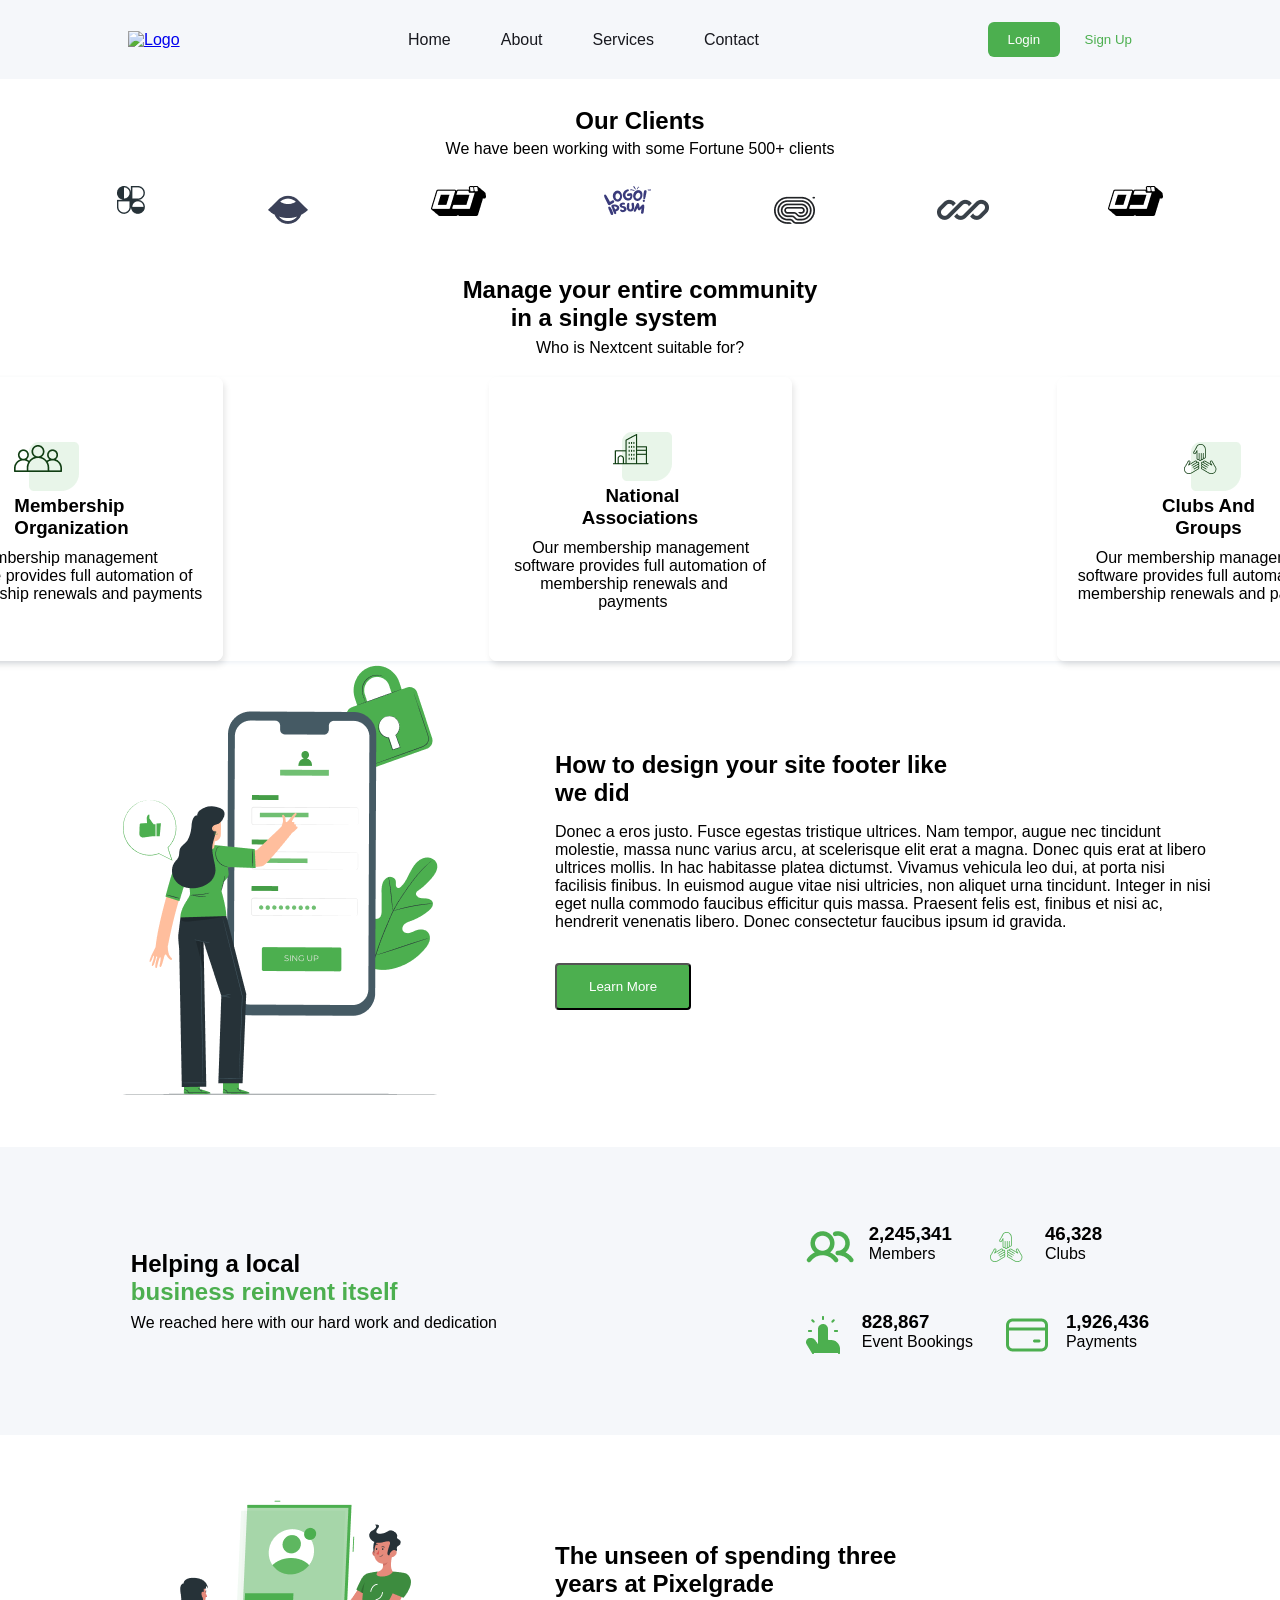
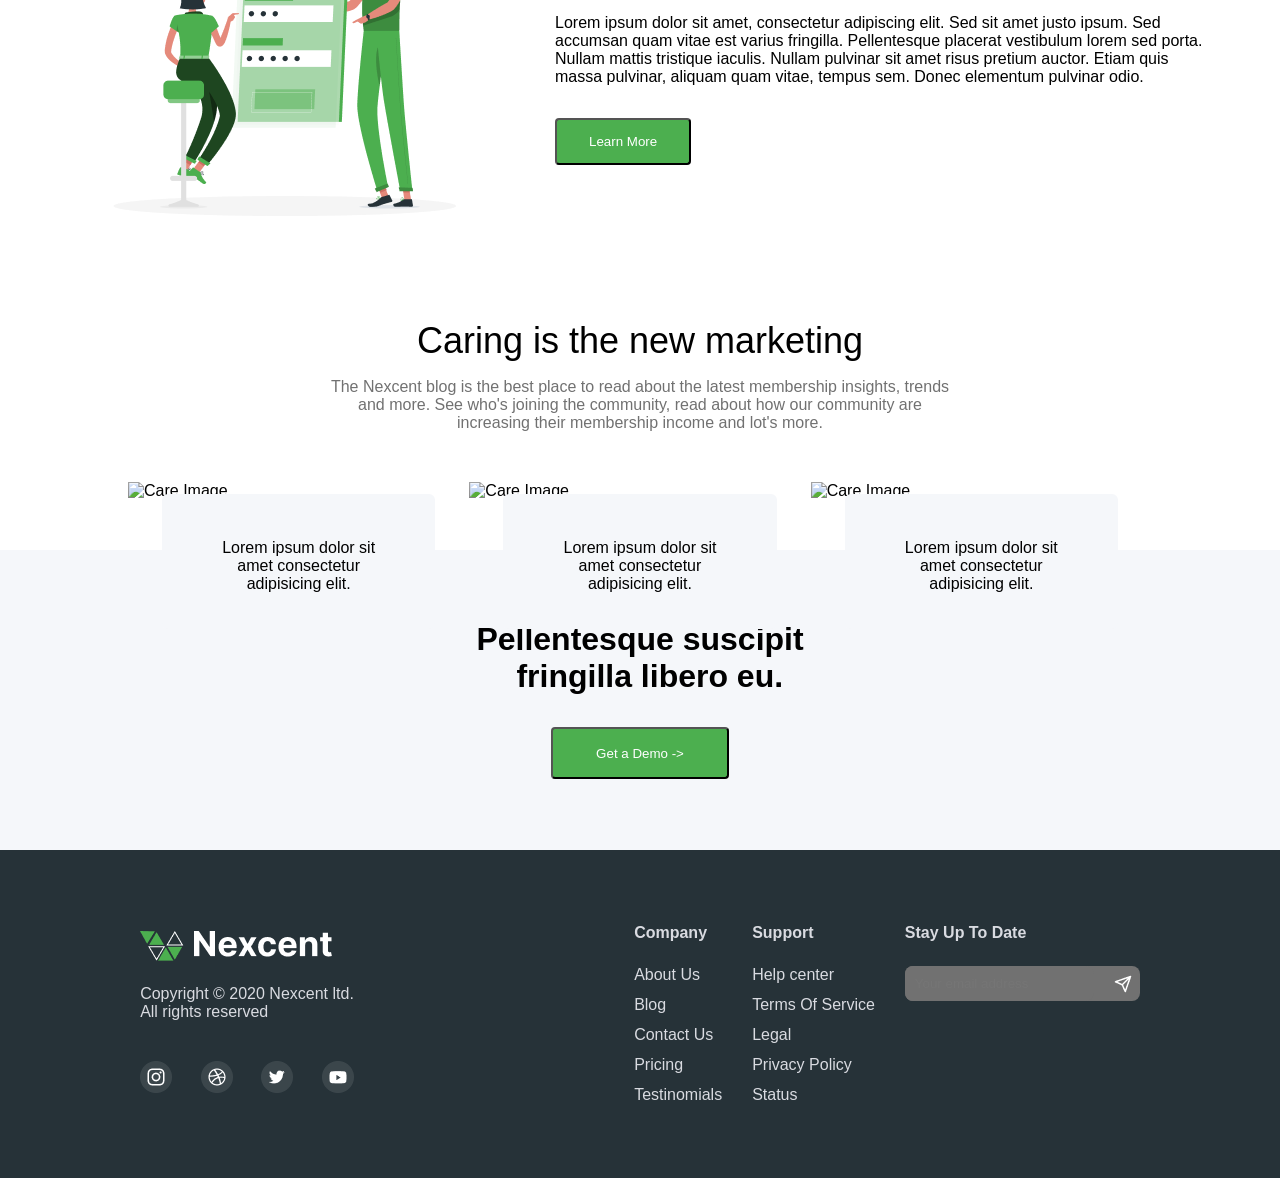
==== Day-1/Demo/index.html @ ff32d16c "Day-1 Code" ====
<!DOCTYPE html>
<html lang="en">

<head>
    <meta charset="UTF-8">
    <meta name="viewport" content="width=device-width, initial-scale=1.0">
    <title>Demo</title>
    <link rel="stylesheet" href="css/style.css">
</head>

<body>
    <main>
        <div class="header-container">
            <header class="centered-container flex-center header-section">
                <a href="index.html">
                    <img src="/images/Logo.svg" alt="Logo">
                </a>
                <nav class="navigation-menu">
                    <ul class="nav-list">
                        <li class="nav-list-item"><a href="index.html">Home</a></li>
                        <li class="nav-list-item"><a href="about.html">About</a></li>
                        <li class="nav-list-item"><a href="services.html">Services</a></li>
                        <li class="nav-list-item"><a href="contact.html">Contact</a></li>
                    </ul>
                </nav>
                <div class="auth-buttons">
                    <button class="login-button button primary-button">Login</button>
                    <button class="signup-button button secondary-button">Sign Up</button>
                </div>
            </header>
        </div>

        <div class="clients-container">
            <div>
                <h2>Our Clients</h2>
            </div>

            <div class="clients-description">
                <p>We have been working with some Fortune 500+ clients</p>
            </div>

            <div class="client-image-container">
                <div>
                    <img src="../images/Logo.png" alt="">
                </div>
                <div>
                    <img src="../images/client-2.png" alt="">
                </div>
                <div>
                    <img src="../images/client-3.png" alt="">
                </div>
                <div>
                    <img src="../images/cleint-4.png" alt="">
                </div>
                <div>
                    <img src="../images/client-5.png" alt="">
                </div>
                <div>
                    <img src="../images/client-6.png" alt="">
                </div>
                <div>
                    <img src="../images/client-7.png" alt="">
                </div>
                <!-- --2nd 3rd  -->
            </div>
        </div>


        <div class="community-container">
            <div>
                <h2>Manage your entire community </h2>
                <h2 style="padding-left: 2em;">in a single system</h2>
            </div>
            
            <div class="community-description">
                <p>Who is Nextcent suitable for?</p>
            </div>

            <div class="communities">

                <div class="each-comm">
                    <div class="comm-title-img">
                        <div>
                            <div>
                                <img src="../images/Icon.png" alt="">
                            </div>
                            <h3>Membership <br>
                                Organization
                            </h3>
                        </div>
                        <!-- <br> -->
    
                        <p style="margin-top: 10px;">
                            Our membership management<br>
                             software provides full automation of<br>
                              membership renewals and payments
                        </p>
                        </div>
                </div>

                <div class="each-comm">

                    <div style="margin-bottom: 2px;">
                        <div class="comm-title-img">
                             <div>
                                 <img src="../images/national-assoc.png" alt="">
                             </div>
                             <h3 style="padding-left: 5px;">National</h3>
                             <h3>Associations</h3>
                         </div>
     
                         <!-- <br> -->
                         
     
                          <div style="margin-top: 10px;">
                             <p style="padding-left: 18px;">Our membership management</p>
                             <p>software provides full automation of</p>
                             <p style="padding-left: 26px;">membership renewals and</p>
                             <p style="padding-left: 84px;">payments</p>                                           
                         </div>
                     </div>

                    </div>

                <div class="each-comm">

                    <div>
                        <div class="comm-title-img">
                            <div>
                                <img src="../images/clubs-and-groups.png" alt="">
                            </div>
                            <h3>Clubs And</h3>
                            <h3>Groups</h3>
                        </div>
    
                        <!-- <br> -->
                        <div style="margin-top: 10px;">
                            <p style="padding-left: 18px;">Our membership management</p>
                            <p>software provides full automation of</p>
                            <p>membership renewals and payments</p>                                        
                        </div>
                    </div>
                </div>

            </div>
        </div>

        <div class="pixelgrade">
            <div class="pixelgrade-image">
                <img src="../images/pana.png" alt="">
            </div>

            <div class="pixelgrade-content">
               <div>
                    <div>
                        <h2>How to design your site footer like</h2>
                        <h2>we did</h2>
                        <p class="pixelgrade-desc">Donec a eros justo. Fusce egestas tristique ultrices. Nam tempor, augue nec tincidunt molestie, massa nunc varius arcu, at scelerisque elit erat a magna. Donec quis erat at libero ultrices mollis. In hac habitasse platea dictumst. Vivamus vehicula leo dui, at porta nisi facilisis finibus. In euismod augue vitae nisi ultricies, non aliquet urna tincidunt. Integer in nisi eget nulla commodo faucibus efficitur quis massa. Praesent felis est, finibus et nisi ac, hendrerit venenatis libero. Donec consectetur faucibus ipsum id gravida.</p>
                    </div>

                    <div>
                        <button class="pixelgrade-button">Learn More</button>
                    </div>
               </div>
            </div>
        </div>

        <div class="local-business-container">
            <div class="local-left">
                <div>
                    <h2>
                        Helping a local
                    </h2>
                        <h2 style="color: #4CAF4F;">business reinvent itself </h2>
                    <p style="margin-top: 8px;">
                        We reached here with our hard work and dedication
                    </p>
                </div>

            </div>

            <div class="local-right">
                <div class="row1">
                    <div class="members">
                        <div class="each-member">
                            <img src="../images/members.png" alt="">
                            <div>
                                <!-- <p>1</p> -->
                                <h3>2,245,341</h3>
                                <p>Members</p>
                            </div>
                        </div>
                    </div>

                     <div class="members">
                        <div class="each-member">
                            <img src="../images/clubs.png" alt="">
                            <div>
                                <!-- <p>2</p> -->
                                <h3>46,328</h3>
                                <p>Clubs</p>
                            </div>
                        </div>
                    </div>
                </div>

                <div class="row2">
                     <div class="members">
                        <div class="each-member">
                            <img src="../images/event-bookings.png" alt="">
                            <div>
                                <!-- <p>3</p> -->
                                <h3>828,867</h3>
                                <p>Event Bookings</p>
                            </div>
                        </div>
                    </div>

                     <div class="members">
                        <div class="each-member">
                            <img src="../images/payments.png" alt="">
                            <div>
                                <!-- <p>4</p> -->
                                <h3>1,926,436</h3>
                                <p>Payments</p>
                            </div>
                        </div>
                    </div>
                </div>
            </div>
        </div>

        <div class="pixelgrade">
            <div class="pixelgrade-image">
                <img src="../images/Frame 35.png" alt="">
            </div>

            <div class="pixelgrade-content">
               <div>
                    <div>
                        <h2>The unseen of spending three</h2>
                        <h2>years at Pixelgrade</h2>
                        <p class="pixelgrade-desc">Lorem ipsum dolor sit amet, consectetur adipiscing elit. Sed sit amet justo ipsum. Sed accumsan quam vitae est varius fringilla. Pellentesque placerat vestibulum lorem sed porta. Nullam mattis tristique iaculis. Nullam pulvinar sit amet risus pretium auctor. Etiam quis massa pulvinar, aliquam quam vitae, tempus sem. Donec elementum pulvinar odio.</p>
                    </div>

                    <div>
                        <button class="pixelgrade-button">Learn More</button>
                    </div>
                </div>
            </div>
        </div>
        

        
        
        <section class="content-section">
            <div class="centered-container care-container">
                <h1 class="care-heading heading-1 text-center">Caring is the new marketing</h1>
                <p class="care-desc para text-center">The Nexcent blog is the best place to read about the latest
                    membership insights, trends and more. See who's joining the community, read about how our community
                    are increasing their membership income and lot's more.​</p>
                <div class="care-image-wrapper">
                    <div class="care-image-container">
                        <div class="care-image">
                            <img src="/images/image 18.png" alt="Care Image" class="care-image">
                        </div>
                        <div class="care-text">Lorem ipsum dolor sit amet consectetur adipisicing elit. </div>
                    </div>
                    <div class="care-image-container">
                        <div class="care-image">
                            <img src="/images/image 18.png" alt="Care Image" class="care-image">
                        </div>
                        <div class="care-text">Lorem ipsum dolor sit amet consectetur adipisicing elit. </div>
                    </div>
                    <div class="care-image-container">
                        <div class="care-image">
                            <img src="/images/image 18.png" alt="Care Image" class="care-image">
                        </div>
                        <div class="care-text">Lorem ipsum dolor sit amet consectetur adipisicing elit. </div>
                    </div>
                </div>
                
            </div>
        </section>
        
        <div class="footer-section">
            <div class="footer-up">

                <div>
                    <h1>Pellentesque suscipit </h1>
                    <h1 style="padding-left: 40px;">fringilla libero eu.</h1>
                </div>
                

                <button class="footer-button">Get a Demo -></button>
            </div>

            <div class="footer-down">
                <div class="footer-left">
                    <div class="footer-left-1">
                        <div><img src="../images/footer-left-img-1.png" alt=""></div>
                        <!-- <h3>Nexcent</h3> -->
                        <div><img src="../images/Nexcent.png" alt=""></div>
                    </div>

                    <div class="footer-left-2">
                        <p>Copyright © 2020 Nexcent ltd.</p>
                        <p>All rights reserved</p>
                    </div>

                    <div class="footer-left-3">
                        

                        <div>
                            <img src="../images/Social Icons.png" alt="">
                            <!-- <img src="../images/clubs.png" alt=""> -->
                        </div>
                        <div>
                            <img src="../images/Social Icons-2.png" alt="">
                        </div>
                        <div>
                            <img src="../images/Social Icons-3.png" alt="">
                        </div>
                        <div>
                            <img src="../images/Social Icons-4.png" alt="">
                        </div>
                    
                    </div>
                </div>

                <div class="footer-right">
                    <div>
                        <div class="footer-headings"><h4>Company</h4></div>

                        <div class="footer-external-links">
                            <p>About Us</p>
                            <p>Blog</p>
                            <p>Contact Us</p>
                            <p>Pricing</p>
                            <p>Testinomials</p>
                        </div>
                    </div>


                    <div>
                        <div class="footer-headings"><h4>Support</h4></div>

                        <div class="footer-external-links">
                            <p>Help center</p>
                            <p>Terms Of Service</p>
                            <p>Legal</p>
                            <p>Privacy Policy</p>
                            <p>Status</p>
                        </div>

                    
                    </div>
                    
                    <div>
                        <div class="footer-headings">
                            <h4>Stay Up To Date</h4>
                        </div>
                        <div class="input-email">
                            <input type="email" placeholder="Your email address">
                            <img src="../images/send.png" alt="" style="width: 18px; height: 18px;">
                        </div>
                    </div>
                </div>
            </div>
        </div>
    
    </main>
</body>

</html>
---- Day-1/Demo/css/style.css ----
* {
  margin: 0;
  padding: 0;
}

body {
  font-family: Arial, sans-serif;
}

.header-container {
  background: #F5F7FA;
}

.centered-container {
  width: 80vw;
  margin: 0 auto;
}

.nav-list {
  list-style: none;
  display: flex;
  gap: 50px;
}
.nav-list a {
  text-decoration: none;
  color: #18191F;
}

.button {
  padding: 10px 20px;
  border: none;
  background-color: #18191F;
  color: white;
  cursor: pointer;
  border-radius: 6px;
}

.primary-button {
  background: #4CAF4F;
  color: #fff;
}

.secondary-button {
  background: transparent;
  color: #4CAF4F;
}

.flex-center {
  display: flex;
  align-items: center;
  justify-content: space-between;
}

.header-section {
  padding: 22px 0;
}

.heading-1 {
  font-size: 36px;
  font-weight: 500;
}

.text-center {
  text-align: center;
}

.para {
  font-size: 16px;
  color: #717171;
}

.care-desc {
  width: 630px;
  margin: 0 auto;
  margin-top: 16px;
}

.care-container {
  padding-top: 48px;
}

.care-image-container {
  position: relative;
  width: 368px;
}

.care-text {
  position: absolute;
  background: #F5F7FA;
  width: 80%;
  left: 10%;
  height: 135px;
  top: 68%;
  border-radius: 6px;
  text-align: center;
  padding: 45px;
  box-sizing: border-box;
}

.care-image-wrapper {
  display: flex;
  align-items: center;
  justify-content: space-around;
  padding: 50px 0px;
}

.clients-description {
  margin-top: 5px;
}

.clients-container {
  margin-top: 28px;
  display: flex;
  flex-direction: column;
  justify-content: center;
  align-items: center;
}
.clients-container .client-image-container {
  display: flex;
  justify-content: space-around;
  width: 1164px;
  margin-top: 25px;
}
.clients-container .client-image-container div {
  padding: 3px;
}

.community-container {
  display: flex;
  flex-direction: column;
  justify-content: center;
  margin-top: 35px;
  align-items: center;
}
.community-container .community-description {
  margin-top: 7px;
}
.community-container .communities {
  display: flex;
  width: 1440px;
  justify-content: space-between;
  margin-top: 20px;
  box-shadow: 0px 2px 4px 0px rgba(171, 190, 209, 0.2);
}
.community-container .each-comm {
  border: 2px solid #FFFFFF;
  border-radius: 8px;
  width: 299px;
  height: 280px;
  display: flex;
  flex-direction: column;
  justify-content: space-evenly;
  align-items: center;
  box-shadow: 2px 4px 6px rgba(0, 0, 0, 0.1);
}
.community-container .each-comm p {
  margin: 0;
}
.community-container .comm-title-img {
  display: flex;
  justify-content: center;
  flex-direction: column;
  align-items: center;
}

.local-business-container {
  display: flex;
  justify-content: space-around;
  margin-top: 48px;
  background-color: #F5F7FA;
  height: 288px;
}
.local-business-container .local-left {
  display: flex;
  flex-direction: column;
  align-items: center;
  justify-content: center;
}
.local-business-container .local-right {
  display: flex;
  flex-direction: column;
  align-items: center;
  justify-content: center;
  gap: 40px;
}
.local-business-container .row1, .local-business-container .row2 {
  display: flex;
  gap: 30px;
}
.local-business-container .row2 {
  padding-left: 40px;
}
.local-business-container .each-member {
  display: flex;
  gap: 15px;
}

.pixelgrade {
  display: flex;
  justify-content: center;
  align-items: center;
  gap: 49px;
}
.pixelgrade .pixelgrade-desc {
  margin-top: 16px;
}
.pixelgrade .pixelgrade-button {
  width: 151;
  height: 52;
  opacity: 1;
  gap: 10px;
  padding-top: 14px;
  padding-right: 32px;
  padding-bottom: 14px;
  padding-left: 32px;
  border-radius: 4px;
  background: #4CAF4F;
  color: white;
  margin-top: 32px;
}
.pixelgrade .pixelgrade-content {
  width: 661px;
}

.footer-section {
  display: flex;
  flex-direction: column;
  align-items: center;
  justify-content: center;
}

.footer-up {
  display: flex;
  flex-direction: column;
  justify-content: center;
  align-items: center;
  width: 100vw;
  height: 300px;
  background-color: #F5F7FA;
}

.footer-button {
  margin-top: 32px;
  width: 178px;
  height: 52px;
  opacity: 1;
  gap: 8px;
  padding-top: 14px;
  padding-right: 32px;
  padding-bottom: 14px;
  padding-left: 32px;
  border-radius: 4px;
  background: #4CAF4F;
  color: white;
}

.footer-down {
  display: flex;
  justify-content: space-around;
  background-color: #263238;
  color: #D9DBE1;
  height: 328px;
  width: 100vw;
  align-items: center;
}
.footer-down .footer-left-1 {
  display: flex;
  margin-bottom: 20px;
  gap: 10px;
}
.footer-down .footer-left-3 {
  display: flex;
  justify-content: space-between;
  align-items: center;
  margin-top: 40px;
}

.footer-right {
  display: flex;
  gap: 30px;
}
.footer-right .footer-headings {
  margin-bottom: 24px;
}
.footer-right .footer-external-links {
  display: flex;
  flex-direction: column;
  gap: 12px;
}

.input-email {
  display: flex;
  gap: 20px;
  border-radius: 8px;
  align-items: center;
  background-color: #717171;
}

.input-email input {
  background-color: #717171;
  border: none;
  padding: 10px;
  border-radius: 8px;
}

.input-email img {
  padding-right: 8px;
}

/*# sourceMappingURL=style.css.map */
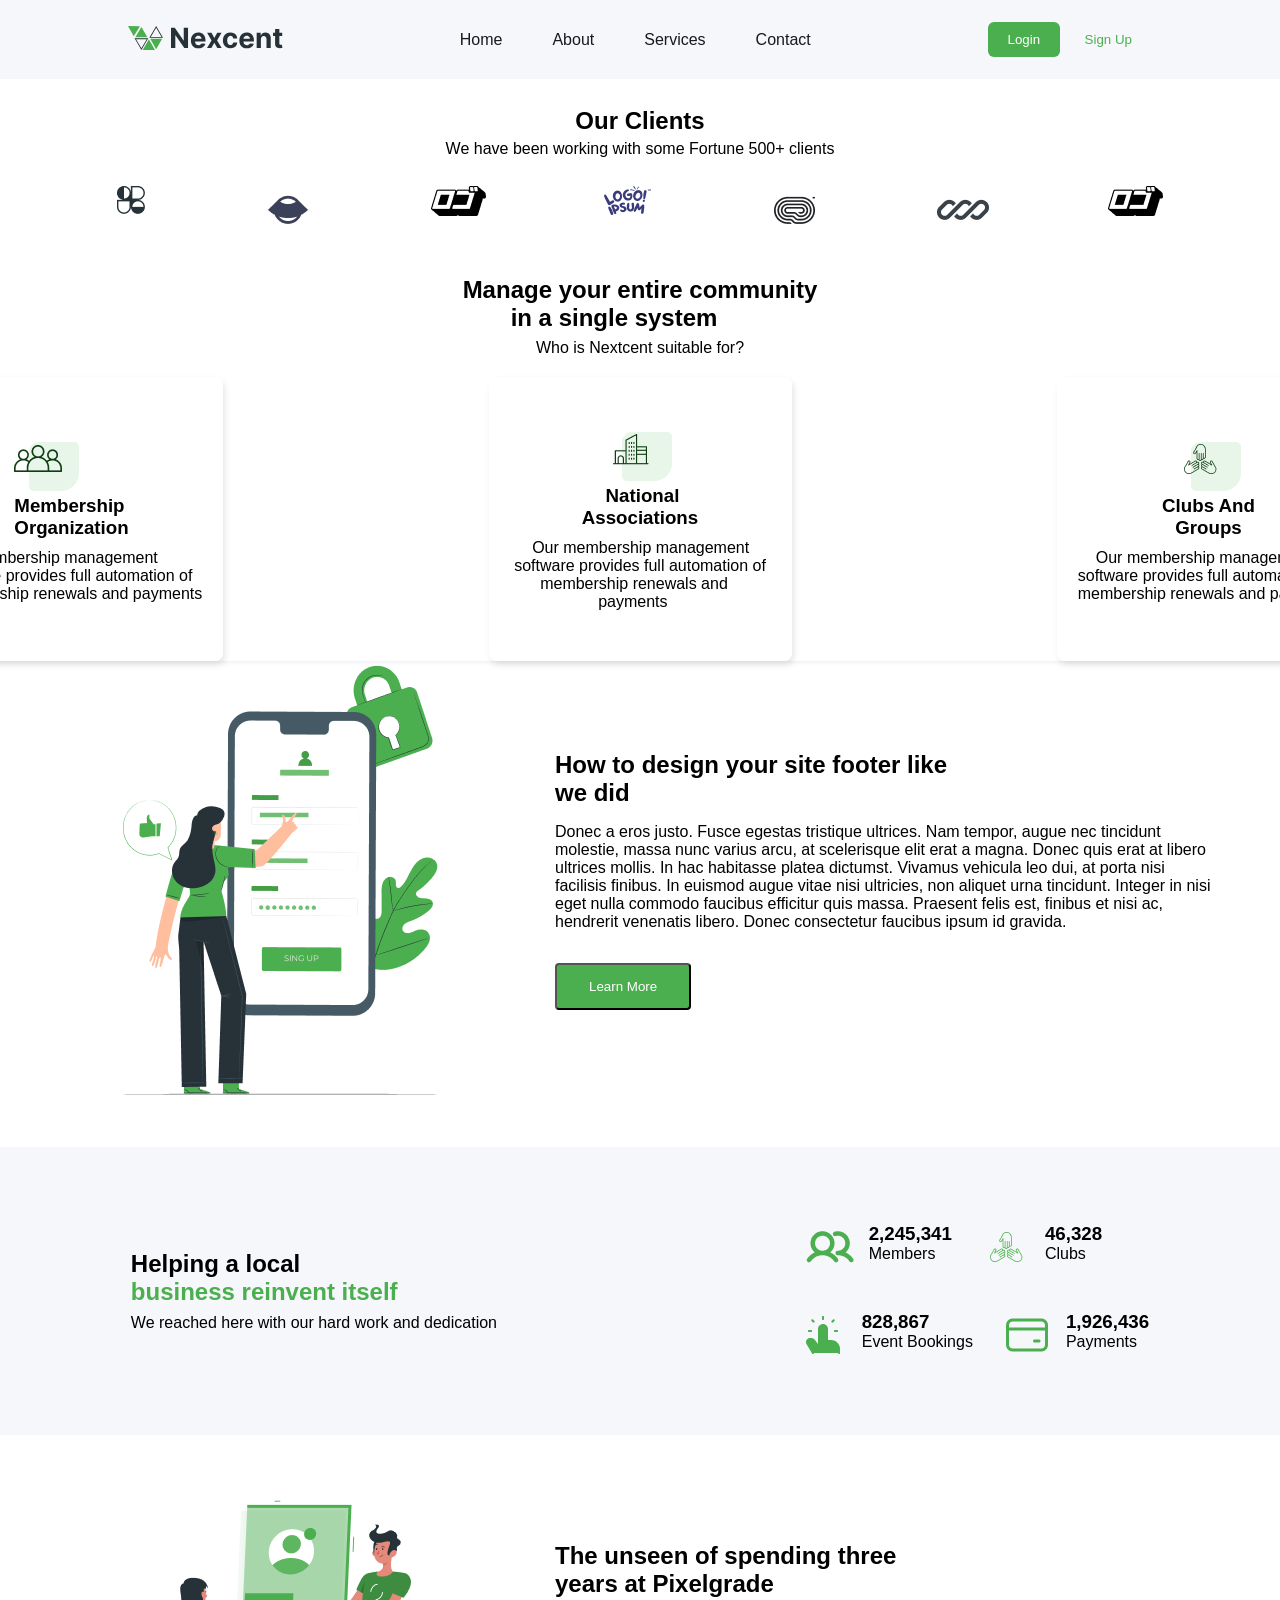
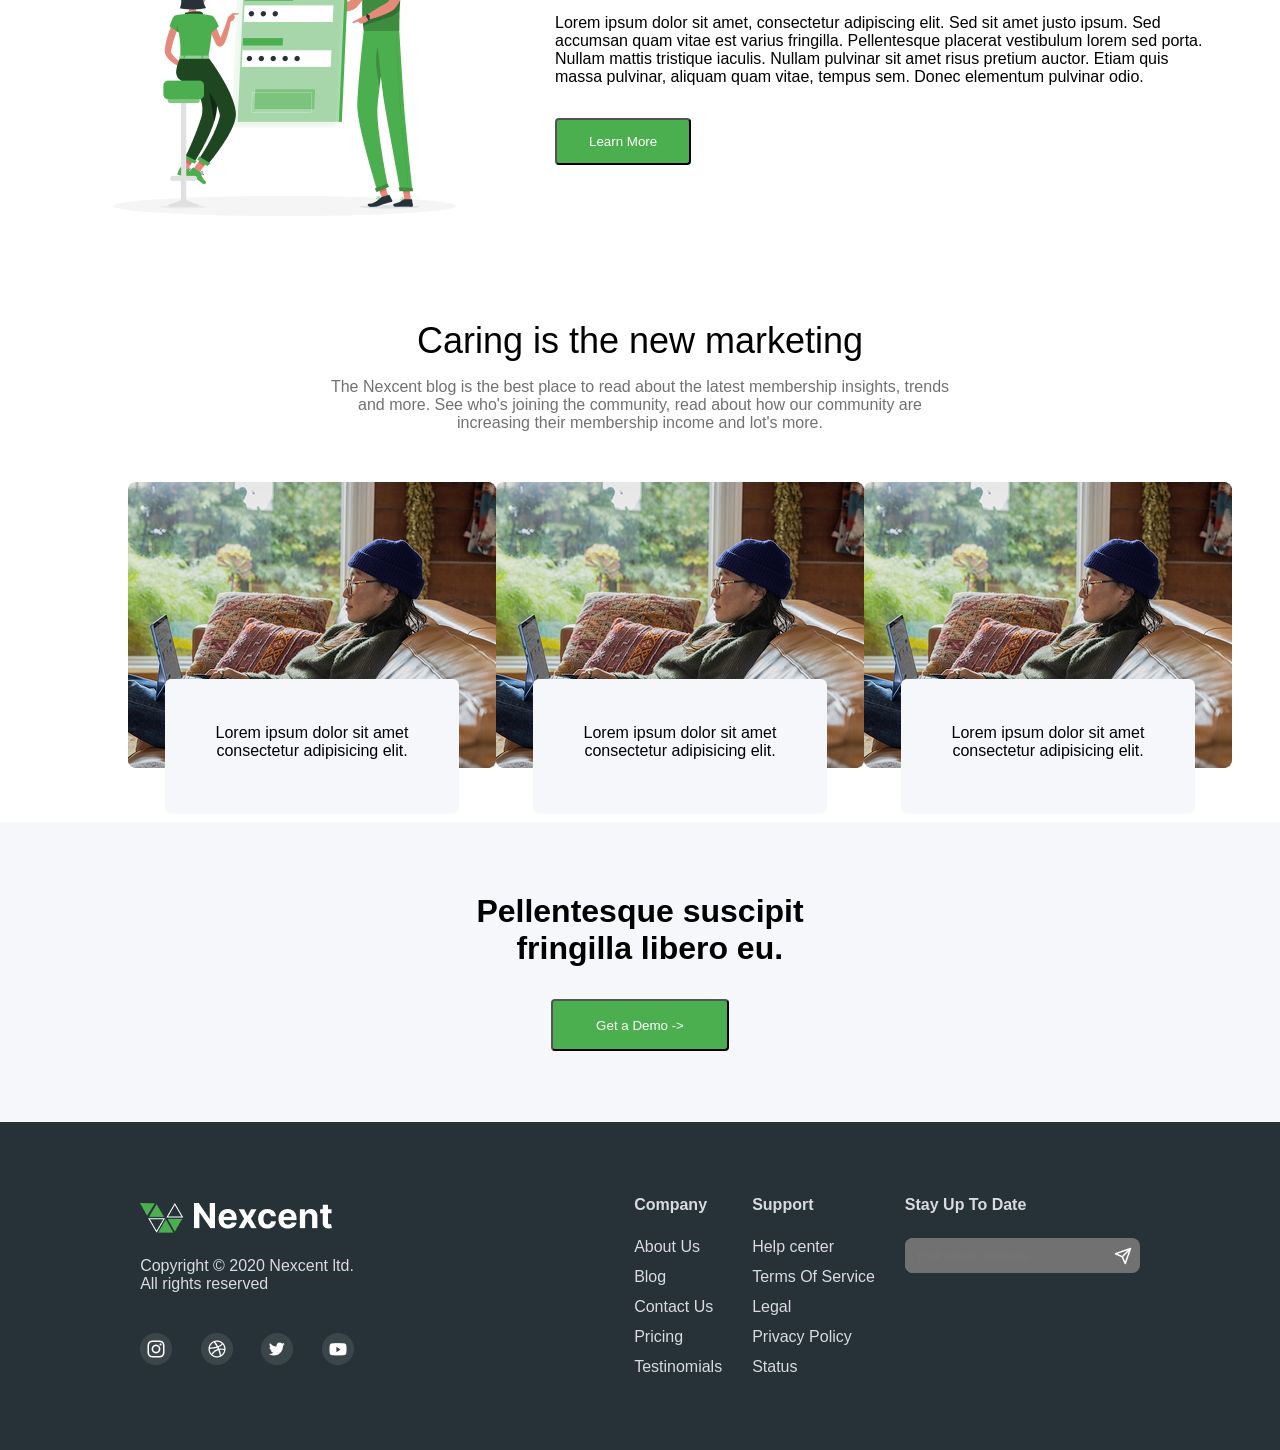
==== commit a0fe5520: "Updated image paths" ====
--- a/Day-1/Demo/index.html
+++ b/Day-1/Demo/index.html
@@ -13,7 +13,7 @@
         <div class="header-container">
             <header class="centered-container flex-center header-section">
                 <a href="index.html">
-                    <img src="/images/Logo.svg" alt="Logo">
+                    <img src="../images/Logo.svg" alt="Logo">
                 </a>
                 <nav class="navigation-menu">
                     <ul class="nav-list">
@@ -262,19 +262,19 @@
                 <div class="care-image-wrapper">
                     <div class="care-image-container">
                         <div class="care-image">
-                            <img src="/images/image 18.png" alt="Care Image" class="care-image">
+                            <img src="../images/image 18.png" alt="Care Image" class="care-image">
                         </div>
                         <div class="care-text">Lorem ipsum dolor sit amet consectetur adipisicing elit. </div>
                     </div>
                     <div class="care-image-container">
                         <div class="care-image">
-                            <img src="/images/image 18.png" alt="Care Image" class="care-image">
+                            <img src="../images/image 18.png" alt="Care Image" class="care-image">
                         </div>
                         <div class="care-text">Lorem ipsum dolor sit amet consectetur adipisicing elit. </div>
                     </div>
                     <div class="care-image-container">
                         <div class="care-image">
-                            <img src="/images/image 18.png" alt="Care Image" class="care-image">
+                            <img src="../images/image 18.png" alt="Care Image" class="care-image">
                         </div>
                         <div class="care-text">Lorem ipsum dolor sit amet consectetur adipisicing elit. </div>
                     </div>
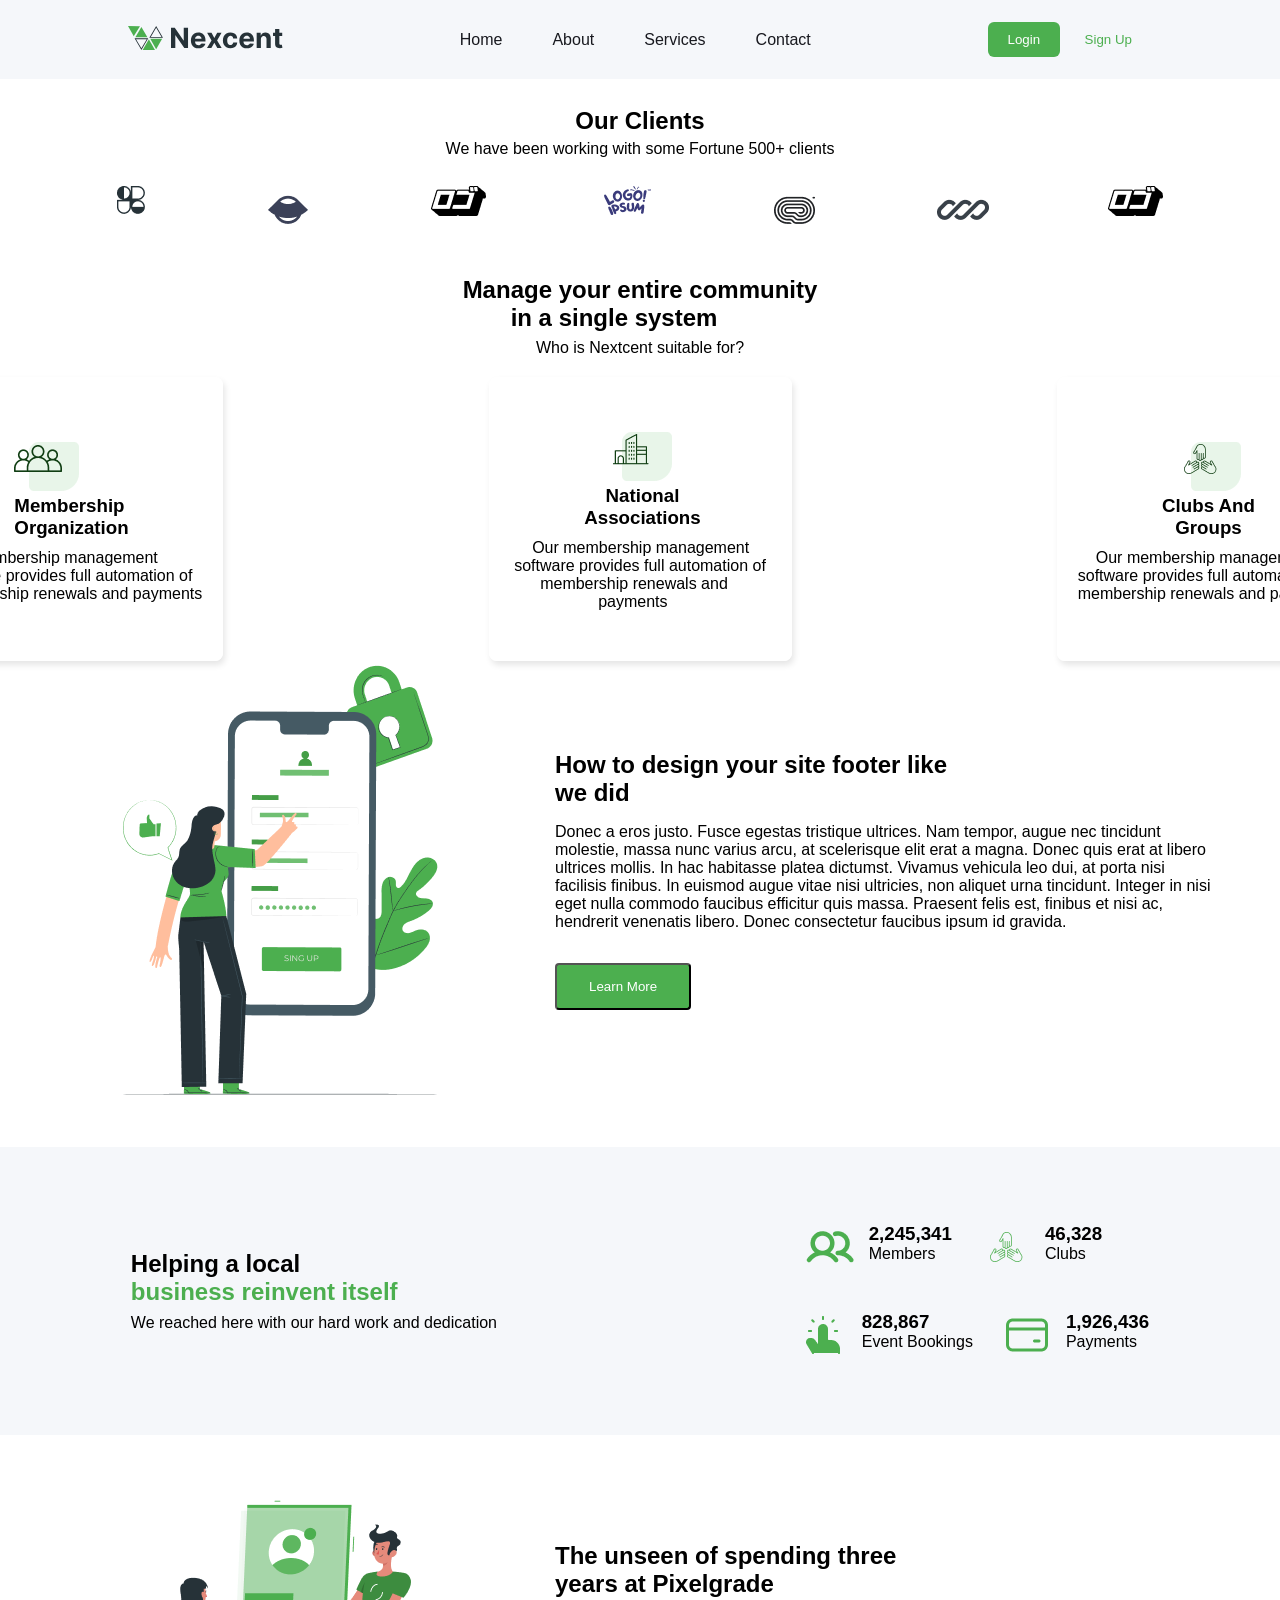
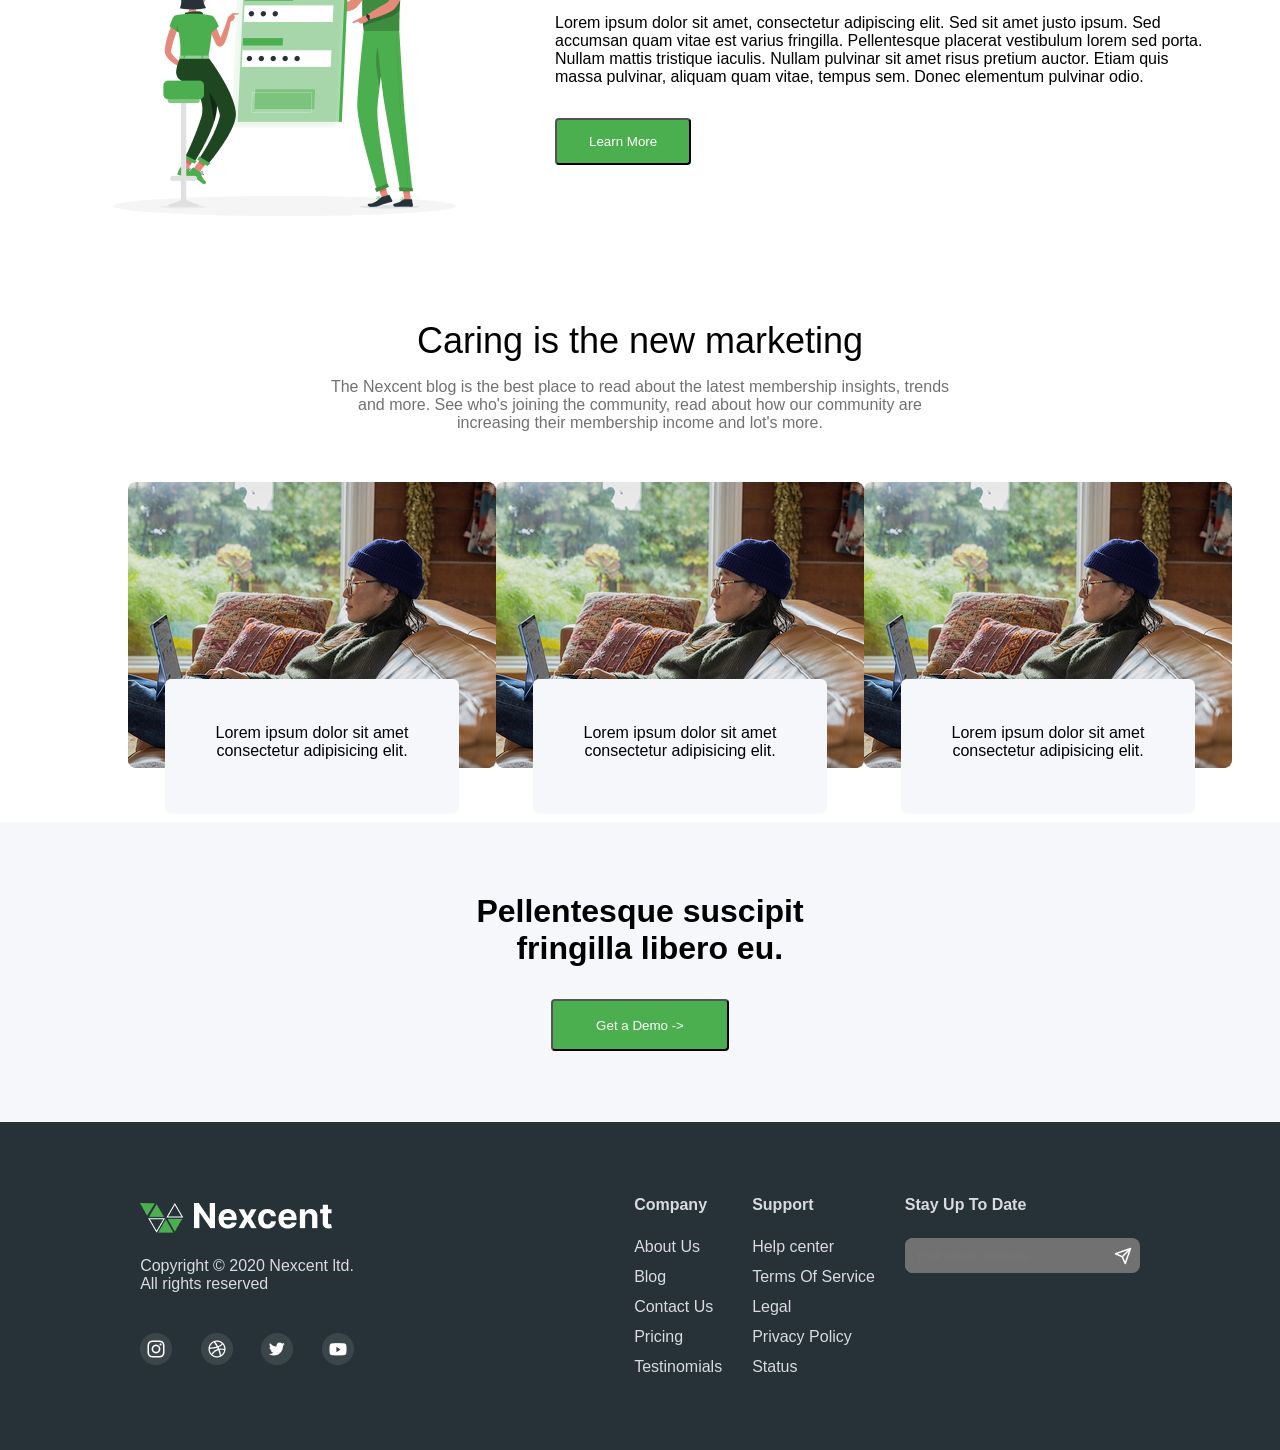
==== commit ecb82cd0: "Updated Day-10 codes" ====
--- a/Day-1/Demo/index.html
+++ b/Day-1/Demo/index.html
@@ -69,7 +69,7 @@
         <div class="community-container">
             <div>
                 <h2>Manage your entire community </h2>
-                <h2 style="padding-left: 2em;">in a single system</h2>
+                <h2 class="heading-comm">in a single system</h2>
             </div>
             
             <div class="community-description">
@@ -90,7 +90,7 @@
                         </div>
                         <!-- <br> -->
     
-                        <p style="margin-top: 10px;">
+                        <p class="communities-desc">
                             Our membership management<br>
                              software provides full automation of<br>
                               membership renewals and payments
@@ -100,23 +100,23 @@
 
                 <div class="each-comm">
 
-                    <div style="margin-bottom: 2px;">
+                    <div class="sub-each-comm" >
                         <div class="comm-title-img">
                              <div>
                                  <img src="../images/national-assoc.png" alt="">
                              </div>
-                             <h3 style="padding-left: 5px;">National</h3>
+                             <h3>National</h3>
                              <h3>Associations</h3>
                          </div>
      
                          <!-- <br> -->
                          
      
-                          <div style="margin-top: 10px;">
-                             <p style="padding-left: 18px;">Our membership management</p>
+                          <div class="sub-each-comm-container">
+                             <p class="sub-each-comm-p1" style="padding-left: 18px;">Our membership management</p>
                              <p>software provides full automation of</p>
-                             <p style="padding-left: 26px;">membership renewals and</p>
-                             <p style="padding-left: 84px;">payments</p>                                           
+                             <p class="sub-each-comm-p2" style="padding-left: 26px;">membership renewals and</p>
+                             <p class="sub-each-comm-p3" style="padding-left: 84px;">payments</p>                                           
                          </div>
                      </div>
 
@@ -171,8 +171,8 @@
                     <h2>
                         Helping a local
                     </h2>
-                        <h2 style="color: #4CAF4F;">business reinvent itself </h2>
-                    <p style="margin-top: 8px;">
+                        <h2 class="local-left-heading" >business reinvent itself </h2>
+                    <p class="local-left-p">
                         We reached here with our hard work and dedication
                     </p>
                 </div>
@@ -288,7 +288,7 @@
 
                 <div>
                     <h1>Pellentesque suscipit </h1>
-                    <h1 style="padding-left: 40px;">fringilla libero eu.</h1>
+                    <h1 class="footer-up-h1-second" >fringilla libero eu.</h1>
                 </div>
                 
 
--- a/Day-1/Demo/css/style.css
+++ b/Day-1/Demo/css/style.css
@@ -132,6 +132,9 @@
   margin-top: 35px;
   align-items: center;
 }
+.community-container .heading-comm {
+  padding-left: 2em;
+}
 .community-container .community-description {
   margin-top: 7px;
 }
@@ -140,7 +143,9 @@
   width: 1440px;
   justify-content: space-between;
   margin-top: 20px;
-  box-shadow: 0px 2px 4px 0px rgba(171, 190, 209, 0.2);
+}
+.community-container .communities .communities-desc {
+  margin-top: 10px;
 }
 .community-container .each-comm {
   border: 2px solid #FFFFFF;
@@ -153,6 +158,15 @@
   align-items: center;
   box-shadow: 2px 4px 6px rgba(0, 0, 0, 0.1);
 }
+.community-container .each-comm .sub-each-comm {
+  margin-bottom: 2px;
+}
+.community-container .each-comm .sub-each-comm h3 {
+  padding-left: 5px;
+}
+.community-container .each-comm .sub-each-comm-container {
+  margin-top: 10px;
+}
 .community-container .each-comm p {
   margin: 0;
 }
@@ -175,6 +189,12 @@
   flex-direction: column;
   align-items: center;
   justify-content: center;
+}
+.local-business-container .local-left .local-left-heading {
+  color: #4CAF4F;
+}
+.local-business-container .local-left .local-left-p {
+  margin-top: 8px;
 }
 .local-business-container .local-right {
   display: flex;
@@ -238,6 +258,9 @@
   height: 300px;
   background-color: #F5F7FA;
 }
+.footer-up .footer-up-h1-second {
+  padding-left: 40px;
+}
 
 .footer-button {
   margin-top: 32px;
